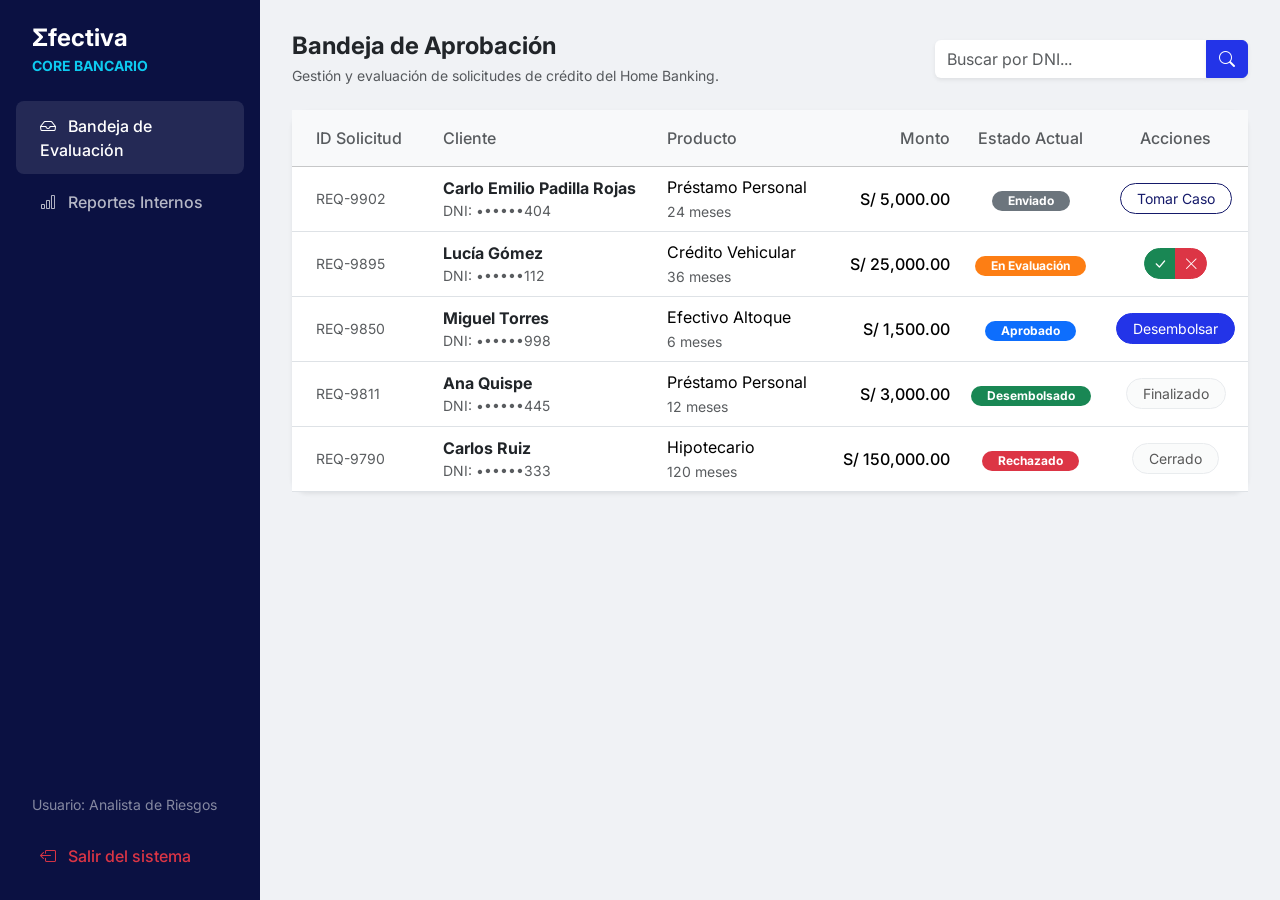
==== FINANCIERA/src/main/resources/static/admin_bandeja.html @ f87ea909 "Ahora si subiendo todo" ====
<!DOCTYPE html>
<html lang="es">
<head>
    <meta charset="UTF-8">
    <meta name="viewport" content="width=device-width, initial-scale=1.0">
    <title>Core Bancario - Bandeja de Aprobación</title>
    <link href="https://cdn.jsdelivr.net/npm/bootstrap@5.3.2/dist/css/bootstrap.min.css" rel="stylesheet">
    <link href="https://fonts.googleapis.com/css2?family=Inter:wght@400;500;700&display=swap" rel="stylesheet">
    <link rel="stylesheet" href="https://cdn.jsdelivr.net/npm/bootstrap-icons@1.11.1/font/bootstrap-icons.css">
    <link rel="stylesheet" href="css/styles.css">
    <style>
        body { background-color: #f0f2f5; }

        /* Sidebar modo Admin (Gris oscuro/Azul marino) */
        .sidebar {
            min-height: 100vh;
            background-color: #0b1142;
            width: 260px;
            position: fixed;
            top: 0; left: 0; z-index: 100;
        }
        .sidebar .nav-link {
            color: rgba(255, 255, 255, 0.7);
            font-weight: 500; padding: 0.8rem 1.5rem; border-radius: 8px; margin-bottom: 0.2rem;
        }
        .sidebar .nav-link:hover, .sidebar .nav-link.active {
            color: #fff; background-color: rgba(255, 255, 255, 0.1);
        }
        .main-content { margin-left: 260px; padding: 2rem; }

        /* Badges de estados personalizados */
        .state-enviado { background-color: #6c757d; color: white; }
        .state-evaluacion { background-color: #fd7e14; color: white; }
        .state-aprobado { background-color: #0d6efd; color: white; }
        .state-rechazado { background-color: #dc3545; color: white; }
        .state-desembolsado { background-color: #198754; color: white; }
    </style>
</head>
<body>

<div class="sidebar p-3 d-flex flex-column">
    <div class="mb-4 px-3 mt-2">
        <h4 class="text-white fw-bold mb-0">Σfectiva</h4>
        <span class="text-info small fw-bold tracking-wide">CORE BANCARIO</span>
    </div>

    <ul class="nav flex-column mb-auto">
        <li class="nav-item">
            <a href="#" class="nav-link active">
                <i class="bi bi-inbox me-2"></i> Bandeja de Evaluación
            </a>
        </li>
        <li class="nav-item">
            <a href="admin_reportes.html" class="nav-link">
                <i class="bi bi-bar-chart me-2"></i> Reportes Internos
            </a>
        </li>
    </ul>
    <div class="mt-auto">
        <div class="px-3 mb-3 text-white-50 small">Usuario: Analista de Riesgos</div>
        <a href="index.html" class="nav-link text-danger">
            <i class="bi bi-box-arrow-left me-2"></i> Salir del sistema
        </a>
    </div>
</div>

<div class="main-content">
    <header class="mb-4 d-flex justify-content-between align-items-center">
        <div>
            <h4 class="fw-bold mb-1 text-dark">Bandeja de Aprobación</h4>
            <p class="text-muted small mb-0">Gestión y evaluación de solicitudes de crédito del Home Banking.</p>
        </div>
        <div class="input-group w-auto">
            <input type="text" class="form-control bg-white border-0 shadow-sm" placeholder="Buscar por DNI...">
            <button class="btn btn-primary shadow-sm"><i class="bi bi-search"></i></button>
        </div>
    </header>

    <div class="card border-0 shadow-sm rounded-4">
        <div class="card-body p-0">
            <div class="table-responsive">
                <table class="table table-hover align-middle mb-0">
                    <thead class="table-light">
                    <tr>
                        <th class="text-muted fw-medium py-3 px-4">ID Solicitud</th>
                        <th class="text-muted fw-medium py-3">Cliente</th>
                        <th class="text-muted fw-medium py-3">Producto</th>
                        <th class="text-muted fw-medium py-3 text-end">Monto</th>
                        <th class="text-muted fw-medium py-3 text-center">Estado Actual</th>
                        <th class="text-muted fw-medium py-3 text-center">Acciones</th>
                    </tr>
                    </thead>
                    <tbody>
                    <tr>
                        <td class="px-4 text-muted small">REQ-9902</td>
                        <td>
                            <div class="fw-bold text-dark">Carlo Emilio Padilla Rojas</div>
                            <div class="small text-muted">DNI: ••••••404</div>
                        </td>
                        <td>Préstamo Personal<br><span class="small text-muted">24 meses</span></td>
                        <td class="text-end fw-medium">S/ 5,000.00</td>
                        <td class="text-center">
                            <span class="badge state-enviado rounded-pill px-3">Enviado</span>
                        </td>
                        <td class="text-center">
                            <button class="btn btn-sm btn-outline-primary rounded-pill px-3">Tomar Caso</button>
                        </td>
                    </tr>

                    <tr>
                        <td class="px-4 text-muted small">REQ-9895</td>
                        <td>
                            <div class="fw-bold text-dark">Lucía Gómez</div>
                            <div class="small text-muted">DNI: ••••••112</div>
                        </td>
                        <td>Crédito Vehicular<br><span class="small text-muted">36 meses</span></td>
                        <td class="text-end fw-medium">S/ 25,000.00</td>
                        <td class="text-center">
                            <span class="badge state-evaluacion rounded-pill px-3">En Evaluación</span>
                        </td>
                        <td class="text-center">
                            <div class="btn-group">
                                <button class="btn btn-sm btn-success rounded-start-pill"><i class="bi bi-check-lg"></i></button>
                                <button class="btn btn-sm btn-danger rounded-end-pill"><i class="bi bi-x-lg"></i></button>
                            </div>
                        </td>
                    </tr>

                    <tr>
                        <td class="px-4 text-muted small">REQ-9850</td>
                        <td>
                            <div class="fw-bold text-dark">Miguel Torres</div>
                            <div class="small text-muted">DNI: ••••••998</div>
                        </td>
                        <td>Efectivo Altoque<br><span class="small text-muted">6 meses</span></td>
                        <td class="text-end fw-medium">S/ 1,500.00</td>
                        <td class="text-center">
                            <span class="badge state-aprobado rounded-pill px-3">Aprobado</span>
                        </td>
                        <td class="text-center">
                            <button class="btn btn-sm btn-primary rounded-pill px-3">Desembolsar</button>
                        </td>
                    </tr>

                    <tr>
                        <td class="px-4 text-muted small">REQ-9811</td>
                        <td>
                            <div class="fw-bold text-dark">Ana Quispe</div>
                            <div class="small text-muted">DNI: ••••••445</div>
                        </td>
                        <td>Préstamo Personal<br><span class="small text-muted">12 meses</span></td>
                        <td class="text-end fw-medium">S/ 3,000.00</td>
                        <td class="text-center">
                            <span class="badge state-desembolsado rounded-pill px-3">Desembolsado</span>
                        </td>
                        <td class="text-center">
                            <button class="btn btn-sm btn-light border rounded-pill px-3" disabled>Finalizado</button>
                        </td>
                    </tr>

                    <tr>
                        <td class="px-4 text-muted small">REQ-9790</td>
                        <td>
                            <div class="fw-bold text-dark">Carlos Ruiz</div>
                            <div class="small text-muted">DNI: ••••••333</div>
                        </td>
                        <td>Hipotecario<br><span class="small text-muted">120 meses</span></td>
                        <td class="text-end fw-medium">S/ 150,000.00</td>
                        <td class="text-center">
                            <span class="badge state-rechazado rounded-pill px-3">Rechazado</span>
                        </td>
                        <td class="text-center">
                            <button class="btn btn-sm btn-light border rounded-pill px-3" disabled>Cerrado</button>
                        </td>
                    </tr>
                    </tbody>
                </table>
            </div>
        </div>
    </div>
</div>

<script src="https://cdn.jsdelivr.net/npm/bootstrap@5.3.2/dist/js/bootstrap.bundle.min.js"></script>
</body>
</html>
---- FINANCIERA/src/main/resources/static/css/styles.css ----
/* Variables de colores corporativos Efectiva */
:root {
    --efectiva-blue: #2334e8;      /* Azul principal de los botones */
    --efectiva-dark-blue: #151a6a; /* Azul oscuro para títulos */
    --efectiva-cyan: #39c2c2;      /* Turquesa del fondo principal */
}

/* Tipografía general */
body {
    font-family: 'Inter', sans-serif;
    background-color: #f4f5f0; /* Color gris perla del fondo del sitio */
}

/* Tipografía para títulos especiales */
.font-serif {
    font-family: 'Merriweather', serif;
}

/* Sobreescribiendo colores de Bootstrap */
.text-primary {
    color: var(--efectiva-blue) !important;
}

.btn-primary {
    background-color: var(--efectiva-blue);
    border-color: var(--efectiva-blue);
}

.btn-primary:hover {
    background-color: var(--efectiva-dark-blue);
    border-color: var(--efectiva-dark-blue);
}

.btn-outline-primary {
    color: var(--efectiva-dark-blue);
    border-color: var(--efectiva-dark-blue);
}

.btn-outline-primary:hover {
    background-color: var(--efectiva-dark-blue);
    color: white;
}

/* Estilos específicos de secciones */
.hero-section {
    background-color: var(--efectiva-cyan);
    /* El banner real tiene una forma azul diagonal, podemos agregarla con CSS avanzado más adelante si lo deseas */
}
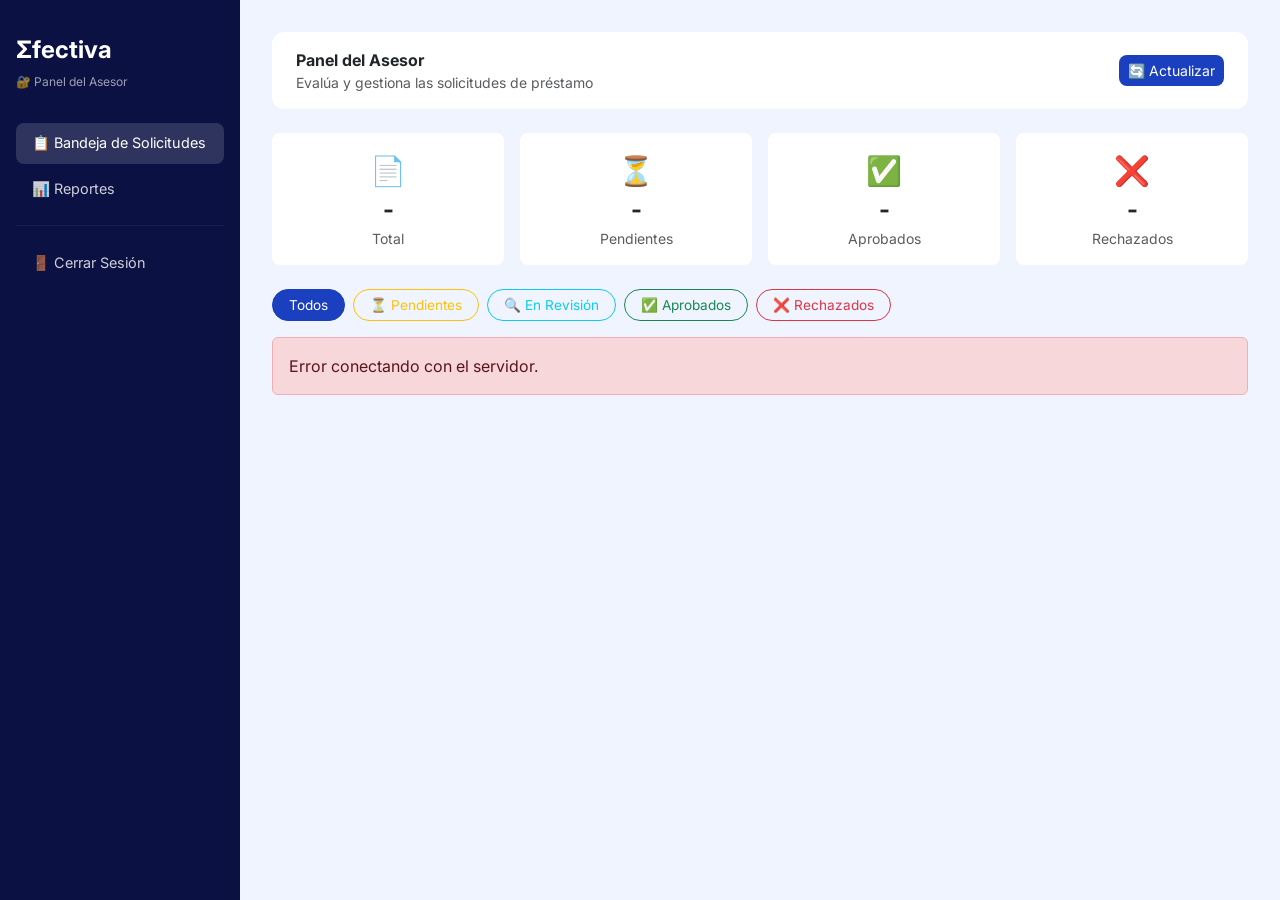
==== commit 5363b2a2: ""Actualización de la interfaz y lógica de solicitudes"" ====
--- a/FINANCIERA/src/main/resources/static/admin_bandeja.html
+++ b/FINANCIERA/src/main/resources/static/admin_bandeja.html
@@ -3,183 +3,288 @@
 <head>
     <meta charset="UTF-8">
     <meta name="viewport" content="width=device-width, initial-scale=1.0">
-    <title>Core Bancario - Bandeja de Aprobación</title>
+    <title>Bandeja del Asesor - Financiera Efectiva</title>
     <link href="https://cdn.jsdelivr.net/npm/bootstrap@5.3.2/dist/css/bootstrap.min.css" rel="stylesheet">
     <link href="https://fonts.googleapis.com/css2?family=Inter:wght@400;500;700&display=swap" rel="stylesheet">
-    <link rel="stylesheet" href="https://cdn.jsdelivr.net/npm/bootstrap-icons@1.11.1/font/bootstrap-icons.css">
-    <link rel="stylesheet" href="css/styles.css">
     <style>
-        body { background-color: #f0f2f5; }
-
-        /* Sidebar modo Admin (Gris oscuro/Azul marino) */
+        :root { --efectiva-blue: #1a3fbf; }
+        body { background: #f0f4ff; font-family: 'Inter', sans-serif; }
         .sidebar {
-            min-height: 100vh;
-            background-color: #0b1142;
-            width: 260px;
-            position: fixed;
-            top: 0; left: 0; z-index: 100;
-        }
-        .sidebar .nav-link {
-            color: rgba(255, 255, 255, 0.7);
-            font-weight: 500; padding: 0.8rem 1.5rem; border-radius: 8px; margin-bottom: 0.2rem;
-        }
-        .sidebar .nav-link:hover, .sidebar .nav-link.active {
-            color: #fff; background-color: rgba(255, 255, 255, 0.1);
-        }
-        .main-content { margin-left: 260px; padding: 2rem; }
-
-        /* Badges de estados personalizados */
-        .state-enviado { background-color: #6c757d; color: white; }
-        .state-evaluacion { background-color: #fd7e14; color: white; }
-        .state-aprobado { background-color: #0d6efd; color: white; }
-        .state-rechazado { background-color: #dc3545; color: white; }
-        .state-desembolsado { background-color: #198754; color: white; }
+            background: #0b1142; min-height: 100vh;
+            width: 240px; position: fixed; top: 0; left: 0;
+            padding: 2rem 1rem; color: white;
+        }
+        .sidebar .logo { font-size: 1.5rem; font-weight: 700; margin-bottom: 0.3rem; }
+        .sidebar .rol { font-size: 0.75rem; opacity: 0.6; margin-bottom: 2rem; }
+        .sidebar a {
+            display: block; color: rgba(255,255,255,0.8);
+            text-decoration: none; padding: 0.6rem 1rem;
+            border-radius: 8px; margin-bottom: 0.3rem; font-size: 0.9rem;
+        }
+        .sidebar a:hover, .sidebar a.active { background: rgba(255,255,255,0.15); color: white; }
+        .main-content { margin-left: 240px; padding: 2rem; }
+        .card-solicitud {
+            background: white; border-radius: 12px;
+            padding: 1.5rem; margin-bottom: 1rem;
+            border-left: 5px solid #ccc;
+            transition: box-shadow 0.2s;
+        }
+        .card-solicitud:hover { box-shadow: 0 4px 15px rgba(0,0,0,0.1); }
+        .card-solicitud.pendiente { border-left-color: #ffc107; }
+        .card-solicitud.aprobado { border-left-color: #28a745; }
+        .card-solicitud.revision { border-left-color: #17a2b8; }
+        .card-solicitud.rechazado { border-left-color: #dc3545; }
+        .badge-estado { padding: 0.4rem 0.8rem; border-radius: 20px; font-size: 0.8rem; font-weight: 600; }
+        .badge-pendiente { background: #fff3cd; color: #856404; }
+        .badge-aprobado { background: #d4edda; color: #155724; }
+        .badge-revision { background: #d1ecf1; color: #0c5460; }
+        .badge-rechazado { background: #f8d7da; color: #721c24; }
+        .scoring-bar { height: 6px; border-radius: 3px; background: #e9ecef; }
+        .scoring-fill { height: 100%; border-radius: 3px; }
+        .btn-aprobar { background: #28a745; color: white; border: none; border-radius: 8px; padding: 0.4rem 1rem; font-size: 0.85rem; }
+        .btn-rechazar { background: #dc3545; color: white; border: none; border-radius: 8px; padding: 0.4rem 1rem; font-size: 0.85rem; }
+        .btn-aprobar:hover { background: #218838; }
+        .btn-rechazar:hover { background: #c82333; }
+        .top-bar { background: white; border-radius: 12px; padding: 1rem 1.5rem; margin-bottom: 1.5rem; }
+        .filtro-btn { border-radius: 20px; font-size: 0.85rem; padding: 0.3rem 1rem; }
+        .filtro-btn.active { background: var(--efectiva-blue); color: white; border-color: var(--efectiva-blue); }
     </style>
 </head>
 <body>
 
-<div class="sidebar p-3 d-flex flex-column">
-    <div class="mb-4 px-3 mt-2">
-        <h4 class="text-white fw-bold mb-0">Σfectiva</h4>
-        <span class="text-info small fw-bold tracking-wide">CORE BANCARIO</span>
-    </div>
-
-    <ul class="nav flex-column mb-auto">
-        <li class="nav-item">
-            <a href="#" class="nav-link active">
-                <i class="bi bi-inbox me-2"></i> Bandeja de Evaluación
-            </a>
-        </li>
-        <li class="nav-item">
-            <a href="admin_reportes.html" class="nav-link">
-                <i class="bi bi-bar-chart me-2"></i> Reportes Internos
-            </a>
-        </li>
-    </ul>
-    <div class="mt-auto">
-        <div class="px-3 mb-3 text-white-50 small">Usuario: Analista de Riesgos</div>
-        <a href="index.html" class="nav-link text-danger">
-            <i class="bi bi-box-arrow-left me-2"></i> Salir del sistema
-        </a>
-    </div>
+<div class="sidebar">
+    <div class="logo">Σfectiva</div>
+    <div class="rol">🔐 Panel del Asesor</div>
+    <a href="admin_bandeja.html" class="active">📋 Bandeja de Solicitudes</a>
+    <a href="admin_reportes.html">📊 Reportes</a>
+    <hr style="border-color:rgba(255,255,255,0.2); margin: 1rem 0;">
+    <a href="login.html" id="btn-cerrar">🚪 Cerrar Sesión</a>
 </div>
 
 <div class="main-content">
-    <header class="mb-4 d-flex justify-content-between align-items-center">
+
+    <!-- Top bar -->
+    <div class="top-bar d-flex justify-content-between align-items-center">
         <div>
-            <h4 class="fw-bold mb-1 text-dark">Bandeja de Aprobación</h4>
-            <p class="text-muted small mb-0">Gestión y evaluación de solicitudes de crédito del Home Banking.</p>
-        </div>
-        <div class="input-group w-auto">
-            <input type="text" class="form-control bg-white border-0 shadow-sm" placeholder="Buscar por DNI...">
-            <button class="btn btn-primary shadow-sm"><i class="bi bi-search"></i></button>
-        </div>
-    </header>
-
-    <div class="card border-0 shadow-sm rounded-4">
-        <div class="card-body p-0">
-            <div class="table-responsive">
-                <table class="table table-hover align-middle mb-0">
-                    <thead class="table-light">
-                    <tr>
-                        <th class="text-muted fw-medium py-3 px-4">ID Solicitud</th>
-                        <th class="text-muted fw-medium py-3">Cliente</th>
-                        <th class="text-muted fw-medium py-3">Producto</th>
-                        <th class="text-muted fw-medium py-3 text-end">Monto</th>
-                        <th class="text-muted fw-medium py-3 text-center">Estado Actual</th>
-                        <th class="text-muted fw-medium py-3 text-center">Acciones</th>
-                    </tr>
-                    </thead>
-                    <tbody>
-                    <tr>
-                        <td class="px-4 text-muted small">REQ-9902</td>
-                        <td>
-                            <div class="fw-bold text-dark">Carlo Emilio Padilla Rojas</div>
-                            <div class="small text-muted">DNI: ••••••404</div>
-                        </td>
-                        <td>Préstamo Personal<br><span class="small text-muted">24 meses</span></td>
-                        <td class="text-end fw-medium">S/ 5,000.00</td>
-                        <td class="text-center">
-                            <span class="badge state-enviado rounded-pill px-3">Enviado</span>
-                        </td>
-                        <td class="text-center">
-                            <button class="btn btn-sm btn-outline-primary rounded-pill px-3">Tomar Caso</button>
-                        </td>
-                    </tr>
-
-                    <tr>
-                        <td class="px-4 text-muted small">REQ-9895</td>
-                        <td>
-                            <div class="fw-bold text-dark">Lucía Gómez</div>
-                            <div class="small text-muted">DNI: ••••••112</div>
-                        </td>
-                        <td>Crédito Vehicular<br><span class="small text-muted">36 meses</span></td>
-                        <td class="text-end fw-medium">S/ 25,000.00</td>
-                        <td class="text-center">
-                            <span class="badge state-evaluacion rounded-pill px-3">En Evaluación</span>
-                        </td>
-                        <td class="text-center">
-                            <div class="btn-group">
-                                <button class="btn btn-sm btn-success rounded-start-pill"><i class="bi bi-check-lg"></i></button>
-                                <button class="btn btn-sm btn-danger rounded-end-pill"><i class="bi bi-x-lg"></i></button>
+            <strong>Panel del Asesor</strong>
+            <div class="text-muted small">Evalúa y gestiona las solicitudes de préstamo</div>
+        </div>
+        <button class="btn btn-sm" style="background:#1a3fbf; color:white; border-radius:8px"
+                onclick="cargarSolicitudes()">
+            🔄 Actualizar
+        </button>
+    </div>
+
+    <!-- Resumen -->
+    <div class="row g-3 mb-4">
+        <div class="col-md-3">
+            <div class="bg-white rounded-3 p-3 text-center">
+                <div style="font-size:1.8rem">📄</div>
+                <div class="fw-bold fs-4" id="cnt-total">-</div>
+                <div class="text-muted small">Total</div>
+            </div>
+        </div>
+        <div class="col-md-3">
+            <div class="bg-white rounded-3 p-3 text-center">
+                <div style="font-size:1.8rem">⏳</div>
+                <div class="fw-bold fs-4" id="cnt-pendiente">-</div>
+                <div class="text-muted small">Pendientes</div>
+            </div>
+        </div>
+        <div class="col-md-3">
+            <div class="bg-white rounded-3 p-3 text-center">
+                <div style="font-size:1.8rem">✅</div>
+                <div class="fw-bold fs-4" id="cnt-aprobado">-</div>
+                <div class="text-muted small">Aprobados</div>
+            </div>
+        </div>
+        <div class="col-md-3">
+            <div class="bg-white rounded-3 p-3 text-center">
+                <div style="font-size:1.8rem">❌</div>
+                <div class="fw-bold fs-4" id="cnt-rechazado">-</div>
+                <div class="text-muted small">Rechazados</div>
+            </div>
+        </div>
+    </div>
+
+    <!-- Filtros -->
+    <div class="d-flex gap-2 mb-3">
+        <button class="btn btn-outline-secondary filtro-btn active" onclick="filtrar('TODOS', this)">Todos</button>
+        <button class="btn btn-outline-warning filtro-btn" onclick="filtrar('PENDIENTE', this)">⏳ Pendientes</button>
+        <button class="btn btn-outline-info filtro-btn" onclick="filtrar('EN_REVISION', this)">🔍 En Revisión</button>
+        <button class="btn btn-outline-success filtro-btn" onclick="filtrar('APROBADO', this)">✅ Aprobados</button>
+        <button class="btn btn-outline-danger filtro-btn" onclick="filtrar('RECHAZADO', this)">❌ Rechazados</button>
+    </div>
+
+    <!-- Lista -->
+    <div id="lista-solicitudes">
+        <div class="text-center py-5 text-muted">
+            <div style="font-size:2rem">⏳</div>
+            <div>Cargando solicitudes...</div>
+        </div>
+    </div>
+</div>
+
+<script>
+    let todasSolicitudes = [];
+    let filtroActual = 'TODOS';
+
+    async function cargarSolicitudes() {
+        try {
+            const response = await fetch('http://localhost:8080/api/prestamos/todas');
+            const result = await response.json();
+
+            if (result.success) {
+                todasSolicitudes = result.solicitudes;
+                actualizarContadores();
+                renderLista(todasSolicitudes);
+            }
+        } catch (error) {
+            document.getElementById('lista-solicitudes').innerHTML =
+                '<div class="alert alert-danger">Error conectando con el servidor.</div>';
+        }
+    }
+
+    function actualizarContadores() {
+        document.getElementById('cnt-total').textContent = todasSolicitudes.length;
+        document.getElementById('cnt-pendiente').textContent =
+            todasSolicitudes.filter(s => s.estado === 'PENDIENTE' || s.estado === 'EN_REVISION').length;
+        document.getElementById('cnt-aprobado').textContent =
+            todasSolicitudes.filter(s => s.estado.includes('APROBADO')).length;
+        document.getElementById('cnt-rechazado').textContent =
+            todasSolicitudes.filter(s => s.estado === 'RECHAZADO').length;
+    }
+
+    function filtrar(estado, btn) {
+        filtroActual = estado;
+        document.querySelectorAll('.filtro-btn').forEach(b => b.classList.remove('active'));
+        btn.classList.add('active');
+        const filtradas = estado === 'TODOS' ? todasSolicitudes :
+            todasSolicitudes.filter(s => s.estado.includes(estado));
+        renderLista(filtradas);
+    }
+
+    function getScoringColor(score) {
+        if (score >= 70) return '#28a745';
+        if (score >= 40) return '#ffc107';
+        return '#dc3545';
+    }
+
+    function getCardClass(estado) {
+        if (estado.includes('APROBADO')) return 'aprobado';
+        if (estado === 'PENDIENTE') return 'pendiente';
+        if (estado === 'EN_REVISION') return 'revision';
+        if (estado === 'RECHAZADO') return 'rechazado';
+        return 'pendiente';
+    }
+
+    function getBadgeClass(estado) {
+        if (estado.includes('APROBADO')) return 'badge-aprobado';
+        if (estado === 'PENDIENTE') return 'badge-pendiente';
+        if (estado === 'EN_REVISION') return 'badge-revision';
+        if (estado === 'RECHAZADO') return 'badge-rechazado';
+        return 'badge-pendiente';
+    }
+
+    function renderLista(solicitudes) {
+        const lista = document.getElementById('lista-solicitudes');
+        if (solicitudes.length === 0) {
+            lista.innerHTML = `
+                <div class="text-center py-5 bg-white rounded-3 text-muted">
+                    <div style="font-size:2.5rem">📭</div>
+                    <div class="fw-semibold mt-2">No hay solicitudes en esta categoría</div>
+                </div>`;
+            return;
+        }
+
+        lista.innerHTML = solicitudes.map(s => {
+            const fecha = new Date(s.fechaSolicitud).toLocaleDateString('es-PE', {
+                day:'2-digit', month:'short', year:'numeric', hour:'2-digit', minute:'2-digit'
+            });
+            const scoring = s.puntajeScoring || 0;
+            const colorScoring = getScoringColor(scoring);
+            const esPendiente = s.estado === 'PENDIENTE' || s.estado === 'EN_REVISION' || s.estado === 'APROBADO_PROVISIONAL';
+
+            return `
+            <div class="card-solicitud ${getCardClass(s.estado)}" id="card-${s.id}">
+                <div class="d-flex justify-content-between align-items-start">
+                    <div class="flex-grow-1">
+                        <div class="d-flex align-items-center gap-3 mb-2">
+                            <strong class="fs-5">S/ ${parseFloat(s.monto).toLocaleString('es-PE', {minimumFractionDigits:2})}</strong>
+                            <span class="badge-estado ${getBadgeClass(s.estado)}">${s.estado.replace(/_/g,' ')}</span>
+                            ${s.proposito ? `<span class="text-muted small">📌 ${s.proposito}</span>` : ''}
+                        </div>
+
+                        <div class="row g-2 mb-2">
+                            <div class="col-auto small text-muted">⏱ <strong>${s.plazoMeses} meses</strong></div>
+                            <div class="col-auto small text-muted">💰 Cuota: <strong>S/ ${s.cuotaMensual ? parseFloat(s.cuotaMensual).toFixed(2) : '--'}</strong></div>
+                            <div class="col-auto small text-muted">📅 ${fecha}</div>
+                            ${s.evaluadoPor ? `<div class="col-auto small text-muted">👤 Evaluado por: <strong>${s.evaluadoPor}</strong></div>` : ''}
+                        </div>
+
+                        <!-- Scoring bar -->
+                        <div class="d-flex align-items-center gap-2">
+                            <span class="small text-muted">Scoring:</span>
+                            <div class="scoring-bar flex-grow-1" style="max-width:150px">
+                                <div class="scoring-fill" style="width:${scoring}%; background:${colorScoring}"></div>
                             </div>
-                        </td>
-                    </tr>
-
-                    <tr>
-                        <td class="px-4 text-muted small">REQ-9850</td>
-                        <td>
-                            <div class="fw-bold text-dark">Miguel Torres</div>
-                            <div class="small text-muted">DNI: ••••••998</div>
-                        </td>
-                        <td>Efectivo Altoque<br><span class="small text-muted">6 meses</span></td>
-                        <td class="text-end fw-medium">S/ 1,500.00</td>
-                        <td class="text-center">
-                            <span class="badge state-aprobado rounded-pill px-3">Aprobado</span>
-                        </td>
-                        <td class="text-center">
-                            <button class="btn btn-sm btn-primary rounded-pill px-3">Desembolsar</button>
-                        </td>
-                    </tr>
-
-                    <tr>
-                        <td class="px-4 text-muted small">REQ-9811</td>
-                        <td>
-                            <div class="fw-bold text-dark">Ana Quispe</div>
-                            <div class="small text-muted">DNI: ••••••445</div>
-                        </td>
-                        <td>Préstamo Personal<br><span class="small text-muted">12 meses</span></td>
-                        <td class="text-end fw-medium">S/ 3,000.00</td>
-                        <td class="text-center">
-                            <span class="badge state-desembolsado rounded-pill px-3">Desembolsado</span>
-                        </td>
-                        <td class="text-center">
-                            <button class="btn btn-sm btn-light border rounded-pill px-3" disabled>Finalizado</button>
-                        </td>
-                    </tr>
-
-                    <tr>
-                        <td class="px-4 text-muted small">REQ-9790</td>
-                        <td>
-                            <div class="fw-bold text-dark">Carlos Ruiz</div>
-                            <div class="small text-muted">DNI: ••••••333</div>
-                        </td>
-                        <td>Hipotecario<br><span class="small text-muted">120 meses</span></td>
-                        <td class="text-end fw-medium">S/ 150,000.00</td>
-                        <td class="text-center">
-                            <span class="badge state-rechazado rounded-pill px-3">Rechazado</span>
-                        </td>
-                        <td class="text-center">
-                            <button class="btn btn-sm btn-light border rounded-pill px-3" disabled>Cerrado</button>
-                        </td>
-                    </tr>
-                    </tbody>
-                </table>
-            </div>
-        </div>
-    </div>
-</div>
-
-<script src="https://cdn.jsdelivr.net/npm/bootstrap@5.3.2/dist/js/bootstrap.bundle.min.js"></script>
+                            <span class="small fw-bold" style="color:${colorScoring}">${scoring}/100</span>
+                        </div>
+                    </div>
+
+                    <!-- Botones de acción -->
+                    ${esPendiente ? `
+                    <div class="d-flex flex-column gap-2 ms-3">
+                        <button class="btn-aprobar" onclick="evaluarSolicitud('${s.id}', 'APROBADO')">
+                            ✅ Aprobar
+                        </button>
+                        <button class="btn-rechazar" onclick="evaluarSolicitud('${s.id}', 'RECHAZADO')">
+                            ❌ Rechazar
+                        </button>
+                    </div>` : ''}
+                </div>
+            </div>`;
+        }).join('');
+    }
+
+    async function evaluarSolicitud(id, nuevoEstado) {
+        const accion = nuevoEstado === 'APROBADO' ? 'aprobar' : 'rechazar';
+        if (!confirm(`¿Estás seguro de ${accion} esta solicitud?`)) return;
+
+        try {
+            const response = await fetch(`http://localhost:8080/api/prestamos/${id}/evaluar`, {
+                method: 'PUT',
+                headers: { 'Content-Type': 'application/json' },
+                body: JSON.stringify({
+                    estado: nuevoEstado,
+                    evaluadoPor: 'Asesor Financiero'
+                })
+            });
+
+            const result = await response.json();
+            if (result.success) {
+                // Actualizar localmente sin recargar
+                const idx = todasSolicitudes.findIndex(s => s.id === id);
+                if (idx !== -1) {
+                    todasSolicitudes[idx].estado = nuevoEstado;
+                    todasSolicitudes[idx].evaluadoPor = 'Asesor Financiero';
+                }
+                actualizarContadores();
+                const filtradas = filtroActual === 'TODOS' ? todasSolicitudes :
+                    todasSolicitudes.filter(s => s.estado.includes(filtroActual));
+                renderLista(filtradas);
+            }
+        } catch (error) {
+            alert('Error al evaluar la solicitud.');
+        }
+    }
+
+    document.getElementById('btn-cerrar').addEventListener('click', (e) => {
+        e.preventDefault();
+        window.location.href = 'login.html';
+    });
+
+    cargarSolicitudes();
+</script>
 </body>
 </html>
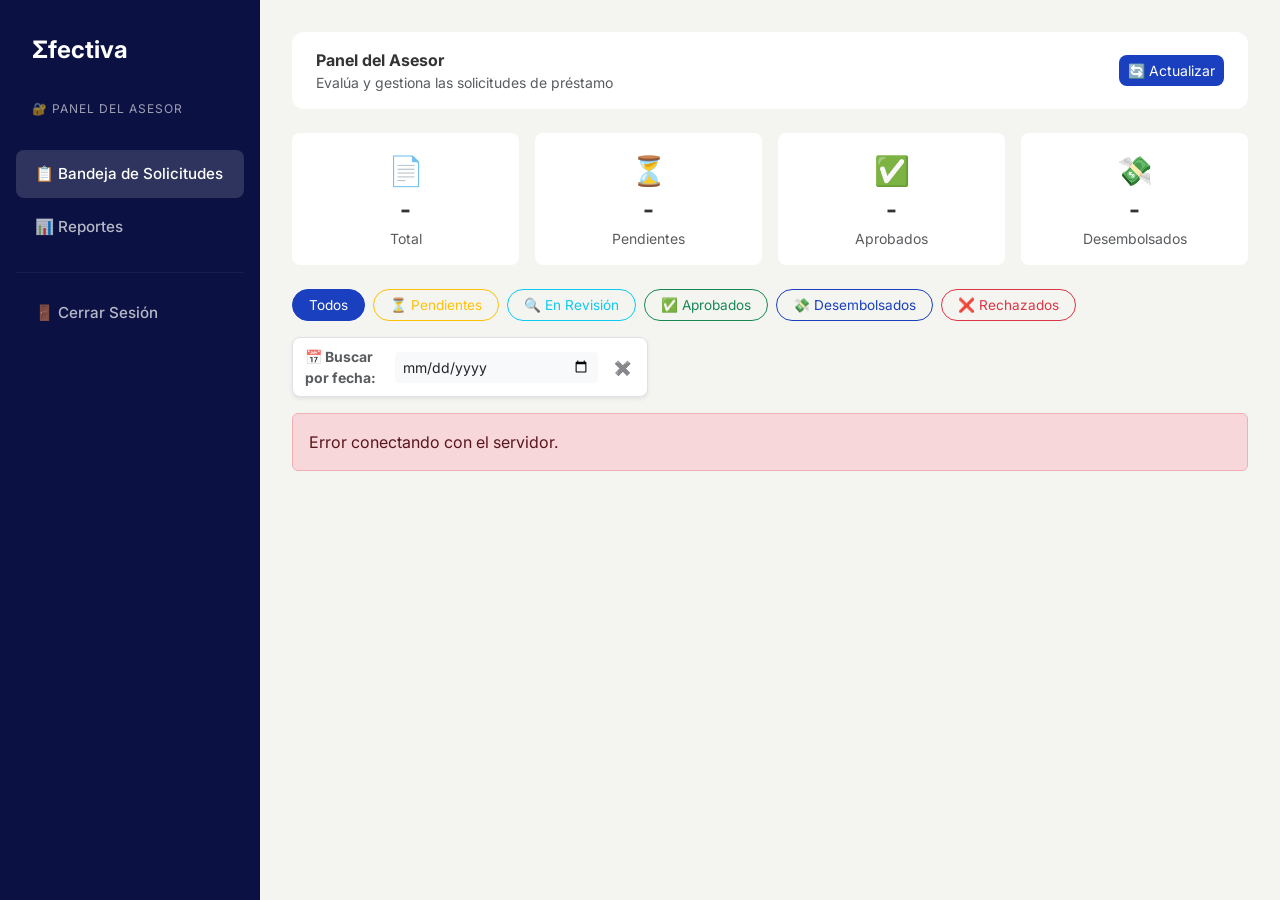
==== commit 918bd898: "PROYECTO COMPLETADO" ====
--- a/FINANCIERA/src/main/resources/static/admin_bandeja.html
+++ b/FINANCIERA/src/main/resources/static/admin_bandeja.html
@@ -6,23 +6,10 @@
     <title>Bandeja del Asesor - Financiera Efectiva</title>
     <link href="https://cdn.jsdelivr.net/npm/bootstrap@5.3.2/dist/css/bootstrap.min.css" rel="stylesheet">
     <link href="https://fonts.googleapis.com/css2?family=Inter:wght@400;500;700&display=swap" rel="stylesheet">
+
+    <link rel="stylesheet" href="css/styles.css">
+
     <style>
-        :root { --efectiva-blue: #1a3fbf; }
-        body { background: #f0f4ff; font-family: 'Inter', sans-serif; }
-        .sidebar {
-            background: #0b1142; min-height: 100vh;
-            width: 240px; position: fixed; top: 0; left: 0;
-            padding: 2rem 1rem; color: white;
-        }
-        .sidebar .logo { font-size: 1.5rem; font-weight: 700; margin-bottom: 0.3rem; }
-        .sidebar .rol { font-size: 0.75rem; opacity: 0.6; margin-bottom: 2rem; }
-        .sidebar a {
-            display: block; color: rgba(255,255,255,0.8);
-            text-decoration: none; padding: 0.6rem 1rem;
-            border-radius: 8px; margin-bottom: 0.3rem; font-size: 0.9rem;
-        }
-        .sidebar a:hover, .sidebar a.active { background: rgba(255,255,255,0.15); color: white; }
-        .main-content { margin-left: 240px; padding: 2rem; }
         .card-solicitud {
             background: white; border-radius: 12px;
             padding: 1.5rem; margin-bottom: 1rem;
@@ -34,17 +21,26 @@
         .card-solicitud.aprobado { border-left-color: #28a745; }
         .card-solicitud.revision { border-left-color: #17a2b8; }
         .card-solicitud.rechazado { border-left-color: #dc3545; }
+        .card-solicitud.desembolsado { border-left-color: #007bff; }
+
         .badge-estado { padding: 0.4rem 0.8rem; border-radius: 20px; font-size: 0.8rem; font-weight: 600; }
         .badge-pendiente { background: #fff3cd; color: #856404; }
         .badge-aprobado { background: #d4edda; color: #155724; }
         .badge-revision { background: #d1ecf1; color: #0c5460; }
         .badge-rechazado { background: #f8d7da; color: #721c24; }
+        .badge-desembolsado { background: #cce5ff; color: #004085; }
+
         .scoring-bar { height: 6px; border-radius: 3px; background: #e9ecef; }
         .scoring-fill { height: 100%; border-radius: 3px; }
+
         .btn-aprobar { background: #28a745; color: white; border: none; border-radius: 8px; padding: 0.4rem 1rem; font-size: 0.85rem; }
         .btn-rechazar { background: #dc3545; color: white; border: none; border-radius: 8px; padding: 0.4rem 1rem; font-size: 0.85rem; }
+        .btn-desembolsar { background: #007bff; color: white; border: none; border-radius: 8px; padding: 0.4rem 1rem; font-size: 0.85rem; }
+
         .btn-aprobar:hover { background: #218838; }
         .btn-rechazar:hover { background: #c82333; }
+        .btn-desembolsar:hover { background: #0056b3; }
+
         .top-bar { background: white; border-radius: 12px; padding: 1rem 1.5rem; margin-bottom: 1.5rem; }
         .filtro-btn { border-radius: 20px; font-size: 0.85rem; padding: 0.3rem 1rem; }
         .filtro-btn.active { background: var(--efectiva-blue); color: white; border-color: var(--efectiva-blue); }
@@ -63,7 +59,6 @@
 
 <div class="main-content">
 
-    <!-- Top bar -->
     <div class="top-bar d-flex justify-content-between align-items-center">
         <div>
             <strong>Panel del Asesor</strong>
@@ -75,7 +70,6 @@
         </button>
     </div>
 
-    <!-- Resumen -->
     <div class="row g-3 mb-4">
         <div class="col-md-3">
             <div class="bg-white rounded-3 p-3 text-center">
@@ -100,23 +94,30 @@
         </div>
         <div class="col-md-3">
             <div class="bg-white rounded-3 p-3 text-center">
-                <div style="font-size:1.8rem">❌</div>
-                <div class="fw-bold fs-4" id="cnt-rechazado">-</div>
-                <div class="text-muted small">Rechazados</div>
+                <div style="font-size:1.8rem">💸</div>
+                <div class="fw-bold fs-4" id="cnt-desembolsado">-</div>
+                <div class="text-muted small">Desembolsados</div>
             </div>
         </div>
     </div>
 
-    <!-- Filtros -->
-    <div class="d-flex gap-2 mb-3">
-        <button class="btn btn-outline-secondary filtro-btn active" onclick="filtrar('TODOS', this)">Todos</button>
-        <button class="btn btn-outline-warning filtro-btn" onclick="filtrar('PENDIENTE', this)">⏳ Pendientes</button>
-        <button class="btn btn-outline-info filtro-btn" onclick="filtrar('EN_REVISION', this)">🔍 En Revisión</button>
-        <button class="btn btn-outline-success filtro-btn" onclick="filtrar('APROBADO', this)">✅ Aprobados</button>
-        <button class="btn btn-outline-danger filtro-btn" onclick="filtrar('RECHAZADO', this)">❌ Rechazados</button>
+    <div class="d-flex justify-content-between align-items-end mb-3 flex-wrap gap-3">
+        <div class="d-flex gap-2 flex-wrap">
+            <button class="btn btn-outline-secondary filtro-btn active" onclick="filtrar('TODOS', this)">Todos</button>
+            <button class="btn btn-outline-warning filtro-btn" onclick="filtrar('PENDIENTE', this)">⏳ Pendientes</button>
+            <button class="btn btn-outline-info filtro-btn" onclick="filtrar('EN_REVISION', this)">🔍 En Revisión</button>
+            <button class="btn btn-outline-success filtro-btn" onclick="filtrar('APROBADO', this)">✅ Aprobados</button>
+            <button class="btn btn-outline-primary filtro-btn" onclick="filtrar('DESEMBOLSADO', this)">💸 Desembolsados</button>
+            <button class="btn btn-outline-danger filtro-btn" onclick="filtrar('RECHAZADO', this)">❌ Rechazados</button>
+        </div>
+
+        <div class="d-flex align-items-center gap-2 bg-white p-2 rounded-3 shadow-sm border">
+            <label class="small fw-bold text-muted mb-0 ms-1">📅 Buscar por fecha:</label>
+            <input type="date" id="filtro-fecha" class="form-control form-control-sm border-0" style="background:#f8f9fa; outline:none; box-shadow:none;">
+            <button class="btn btn-sm text-muted border-0" onclick="limpiarFecha()" title="Limpiar fecha">✖️</button>
+        </div>
     </div>
 
-    <!-- Lista -->
     <div id="lista-solicitudes">
         <div class="text-center py-5 text-muted">
             <div style="font-size:2rem">⏳</div>
@@ -128,16 +129,40 @@
 <script>
     let todasSolicitudes = [];
     let filtroActual = 'TODOS';
+    let fechaFiltroActual = ''; // Variable para almacenar la fecha elegida
+
+    // Preparación para JWT (Extrae el token del localStorage si existe)
+    function getHeaders() {
+        const token = localStorage.getItem('token');
+        const headers = { 'Content-Type': 'application/json' };
+        if (token) headers['Authorization'] = 'Bearer ' + token;
+        return headers;
+    }
+
+    // Escuchador para cuando el usuario cambia la fecha en el calendario
+    document.getElementById('filtro-fecha').addEventListener('change', function(e) {
+        fechaFiltroActual = e.target.value;
+        aplicarFiltrosCombinados();
+    });
+
+    // Función para borrar la fecha seleccionada
+    function limpiarFecha() {
+        document.getElementById('filtro-fecha').value = '';
+        fechaFiltroActual = '';
+        aplicarFiltrosCombinados();
+    }
 
     async function cargarSolicitudes() {
         try {
-            const response = await fetch('http://localhost:8080/api/prestamos/todas');
+            const response = await fetch('http://localhost:8080/api/prestamos/todas', {
+                headers: getHeaders()
+            });
             const result = await response.json();
 
             if (result.success) {
                 todasSolicitudes = result.solicitudes;
                 actualizarContadores();
-                renderLista(todasSolicitudes);
+                aplicarFiltrosCombinados(); // Usamos el filtro combinado en lugar del render directo
             }
         } catch (error) {
             document.getElementById('lista-solicitudes').innerHTML =
@@ -150,17 +175,41 @@
         document.getElementById('cnt-pendiente').textContent =
             todasSolicitudes.filter(s => s.estado === 'PENDIENTE' || s.estado === 'EN_REVISION').length;
         document.getElementById('cnt-aprobado').textContent =
-            todasSolicitudes.filter(s => s.estado.includes('APROBADO')).length;
-        document.getElementById('cnt-rechazado').textContent =
-            todasSolicitudes.filter(s => s.estado === 'RECHAZADO').length;
-    }
-
+            todasSolicitudes.filter(s => s.estado === 'APROBADO' || s.estado === 'APROBADO_PROVISIONAL').length;
+        document.getElementById('cnt-desembolsado').textContent =
+            todasSolicitudes.filter(s => s.estado === 'DESEMBOLSADO').length;
+    }
+
+    // Lógica para capturar el botón de estado presionado
     function filtrar(estado, btn) {
         filtroActual = estado;
         document.querySelectorAll('.filtro-btn').forEach(b => b.classList.remove('active'));
-        btn.classList.add('active');
-        const filtradas = estado === 'TODOS' ? todasSolicitudes :
-            todasSolicitudes.filter(s => s.estado.includes(estado));
+        if(btn) btn.classList.add('active');
+        aplicarFiltrosCombinados();
+    }
+
+    // Lógica maestra que combina Estado + Fecha
+    function aplicarFiltrosCombinados() {
+        let filtradas = todasSolicitudes;
+
+        // 1. Filtrar por Estado
+        if (filtroActual !== 'TODOS') {
+            filtradas = filtradas.filter(s => {
+                if(filtroActual === 'APROBADO') return s.estado === 'APROBADO' || s.estado === 'APROBADO_PROVISIONAL';
+                return s.estado === filtroActual;
+            });
+        }
+
+        // 2. Filtrar por Fecha
+        if (fechaFiltroActual) {
+            filtradas = filtradas.filter(s => {
+                if (!s.fechaSolicitud) return false;
+                // Extraemos solo la porción YYYY-MM-DD de la fecha que llega del servidor
+                const fechaCorta = s.fechaSolicitud.split('T')[0];
+                return fechaCorta === fechaFiltroActual;
+            });
+        }
+
         renderLista(filtradas);
     }
 
@@ -171,6 +220,7 @@
     }
 
     function getCardClass(estado) {
+        if (estado === 'DESEMBOLSADO') return 'desembolsado';
         if (estado.includes('APROBADO')) return 'aprobado';
         if (estado === 'PENDIENTE') return 'pendiente';
         if (estado === 'EN_REVISION') return 'revision';
@@ -179,6 +229,7 @@
     }
 
     function getBadgeClass(estado) {
+        if (estado === 'DESEMBOLSADO') return 'badge-desembolsado';
         if (estado.includes('APROBADO')) return 'badge-aprobado';
         if (estado === 'PENDIENTE') return 'badge-pendiente';
         if (estado === 'EN_REVISION') return 'badge-revision';
@@ -192,7 +243,7 @@
             lista.innerHTML = `
                 <div class="text-center py-5 bg-white rounded-3 text-muted">
                     <div style="font-size:2.5rem">📭</div>
-                    <div class="fw-semibold mt-2">No hay solicitudes en esta categoría</div>
+                    <div class="fw-semibold mt-2">No hay solicitudes para este filtro</div>
                 </div>`;
             return;
         }
@@ -203,7 +254,10 @@
             });
             const scoring = s.puntajeScoring || 0;
             const colorScoring = getScoringColor(scoring);
+
+            // Lógicas de visibilidad de botones
             const esPendiente = s.estado === 'PENDIENTE' || s.estado === 'EN_REVISION' || s.estado === 'APROBADO_PROVISIONAL';
+            const esAprobadoParaDesembolso = s.estado === 'APROBADO' || s.estado === 'APROBADO_PROVISIONAL';
 
             return `
             <div class="card-solicitud ${getCardClass(s.estado)}" id="card-${s.id}">
@@ -222,7 +276,6 @@
                             ${s.evaluadoPor ? `<div class="col-auto small text-muted">👤 Evaluado por: <strong>${s.evaluadoPor}</strong></div>` : ''}
                         </div>
 
-                        <!-- Scoring bar -->
                         <div class="d-flex align-items-center gap-2">
                             <span class="small text-muted">Scoring:</span>
                             <div class="scoring-bar flex-grow-1" style="max-width:150px">
@@ -232,29 +285,39 @@
                         </div>
                     </div>
 
-                    <!-- Botones de acción -->
-                    ${esPendiente ? `
                     <div class="d-flex flex-column gap-2 ms-3">
+                        ${esPendiente ? `
                         <button class="btn-aprobar" onclick="evaluarSolicitud('${s.id}', 'APROBADO')">
                             ✅ Aprobar
                         </button>
                         <button class="btn-rechazar" onclick="evaluarSolicitud('${s.id}', 'RECHAZADO')">
                             ❌ Rechazar
                         </button>
-                    </div>` : ''}
+                        ` : ''}
+
+                        ${esAprobadoParaDesembolso ? `
+                        <button class="btn-desembolsar" onclick="evaluarSolicitud('${s.id}', 'DESEMBOLSADO')">
+                            💸 Desembolsar
+                        </button>
+                        ` : ''}
+                    </div>
                 </div>
             </div>`;
         }).join('');
     }
 
     async function evaluarSolicitud(id, nuevoEstado) {
-        const accion = nuevoEstado === 'APROBADO' ? 'aprobar' : 'rechazar';
+        let accion = 'evaluar';
+        if(nuevoEstado === 'APROBADO') accion = 'aprobar';
+        if(nuevoEstado === 'RECHAZADO') accion = 'rechazar';
+        if(nuevoEstado === 'DESEMBOLSADO') accion = 'desembolsar';
+
         if (!confirm(`¿Estás seguro de ${accion} esta solicitud?`)) return;
 
         try {
             const response = await fetch(`http://localhost:8080/api/prestamos/${id}/evaluar`, {
                 method: 'PUT',
-                headers: { 'Content-Type': 'application/json' },
+                headers: getHeaders(),
                 body: JSON.stringify({
                     estado: nuevoEstado,
                     evaluadoPor: 'Asesor Financiero'
@@ -263,24 +326,25 @@
 
             const result = await response.json();
             if (result.success) {
-                // Actualizar localmente sin recargar
                 const idx = todasSolicitudes.findIndex(s => s.id === id);
                 if (idx !== -1) {
                     todasSolicitudes[idx].estado = nuevoEstado;
                     todasSolicitudes[idx].evaluadoPor = 'Asesor Financiero';
                 }
                 actualizarContadores();
-                const filtradas = filtroActual === 'TODOS' ? todasSolicitudes :
-                    todasSolicitudes.filter(s => s.estado.includes(filtroActual));
-                renderLista(filtradas);
+                aplicarFiltrosCombinados(); // Actualiza la lista respetando estado y fecha
+            } else {
+                alert('No se pudo procesar: ' + result.message);
             }
         } catch (error) {
-            alert('Error al evaluar la solicitud.');
+            alert('Error de conexión con el servidor.');
         }
     }
 
     document.getElementById('btn-cerrar').addEventListener('click', (e) => {
         e.preventDefault();
+        localStorage.removeItem('usuario');
+        localStorage.removeItem('token');
         window.location.href = 'login.html';
     });
 
--- a/FINANCIERA/src/main/resources/static/css/styles.css
+++ b/FINANCIERA/src/main/resources/static/css/styles.css
@@ -0,0 +1,107 @@
+/* ====================================================
+   VARIABLES GLOBALES (Paleta Oficial Efectiva)
+   ==================================================== */
+:root {
+    --efectiva-blue: #1a3fbf;      /* Azul principal (Botones, acentos) */
+    --efectiva-dark-blue: #0b1142; /* Azul marino oscuro (Sidebar, Login) */
+    --efectiva-cyan: #39c2c2;      /* Turquesa (Tarjetas, hover) */
+    --efectiva-bg: #f4f5f0;        /* Gris perla (Fondo de las páginas) */
+}
+
+/* ====================================================
+   TIPOGRAFÍA Y CUERPO GENERAL
+   ==================================================== */
+body {
+    font-family: 'Inter', sans-serif;
+    background-color: var(--efectiva-bg);
+    color: #333;
+}
+
+.font-serif {
+    font-family: 'Merriweather', serif;
+}
+
+/* ====================================================
+   MENÚ LATERAL (SIDEBAR UNIFICADO)
+   ==================================================== */
+.sidebar {
+    background-color: var(--efectiva-dark-blue);
+    min-height: 100vh;
+    width: 260px;
+    position: fixed;
+    top: 0;
+    left: 0;
+    padding: 2rem 1rem;
+    z-index: 100;
+    color: white;
+    display: flex;
+    flex-direction: column;
+}
+
+.sidebar .logo, .sidebar h3 {
+    font-size: 1.5rem;
+    font-weight: 700;
+    margin-bottom: 2rem;
+    color: white;
+    padding: 0 1rem;
+}
+
+.sidebar .rol {
+    font-size: 0.75rem;
+    opacity: 0.6;
+    margin-bottom: 2rem;
+    padding: 0 1rem;
+    text-transform: uppercase;
+    letter-spacing: 1px;
+}
+
+.sidebar a, .sidebar .nav-link {
+    display: flex;
+    align-items: center;
+    color: rgba(255, 255, 255, 0.7);
+    text-decoration: none;
+    padding: 0.8rem 1.2rem;
+    border-radius: 8px;
+    margin-bottom: 0.3rem;
+    font-size: 0.95rem;
+    font-weight: 500;
+    transition: all 0.2s ease-in-out;
+}
+
+.sidebar a:hover, .sidebar a.active, .sidebar .nav-link:hover, .sidebar .nav-link.active {
+    background-color: rgba(255, 255, 255, 0.15);
+    color: white;
+}
+
+/* Espacio para el contenido a la derecha del sidebar */
+.main-content {
+    margin-left: 260px;
+    padding: 2rem;
+}
+
+/* ====================================================
+   SOBREESCRITURA DE BOOTSTRAP (Botones y Textos)
+   ==================================================== */
+.text-primary { color: var(--efectiva-blue) !important; }
+.bg-primary { background-color: var(--efectiva-blue) !important; }
+
+.btn-primary {
+    background-color: var(--efectiva-blue);
+    border-color: var(--efectiva-blue);
+    color: white;
+}
+
+.btn-primary:hover {
+    background-color: var(--efectiva-dark-blue);
+    border-color: var(--efectiva-dark-blue);
+}
+
+.btn-outline-primary {
+    color: var(--efectiva-blue);
+    border-color: var(--efectiva-blue);
+}
+
+.btn-outline-primary:hover {
+    background-color: var(--efectiva-blue);
+    color: white;
+}
